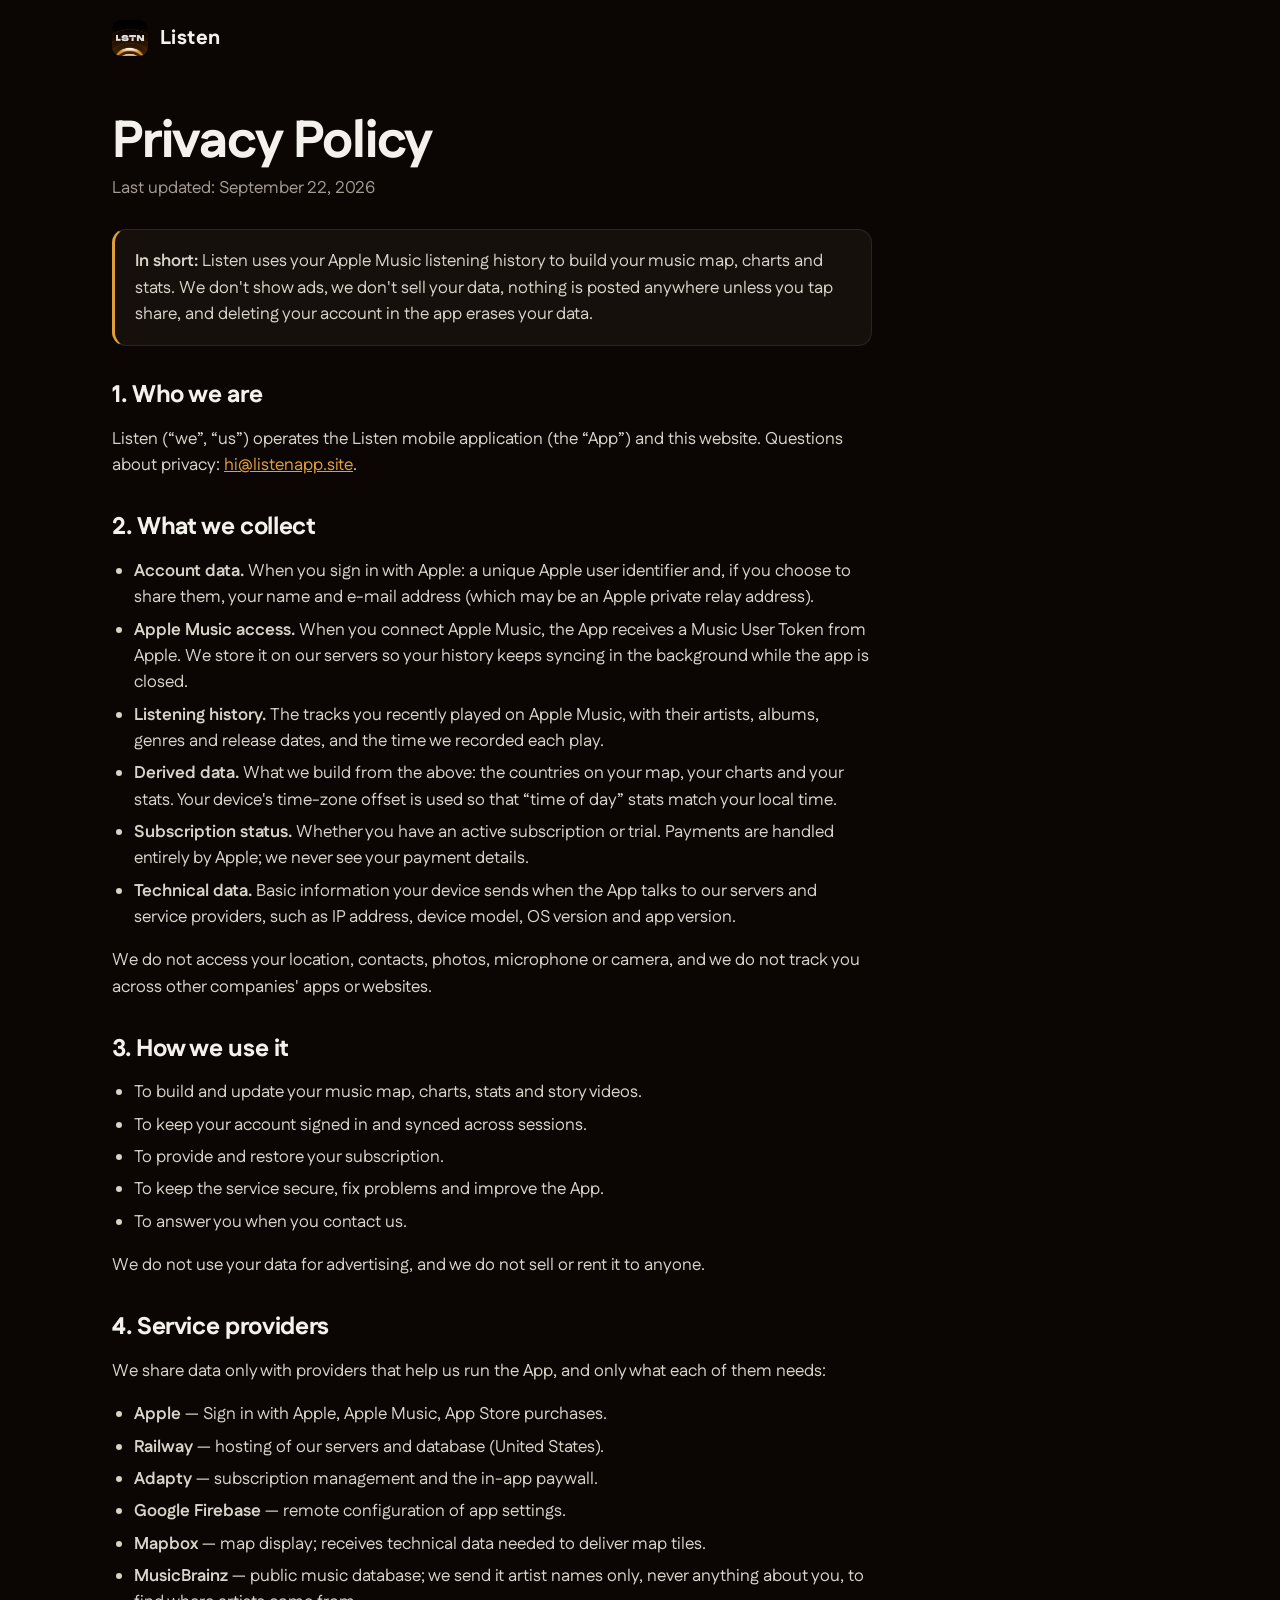
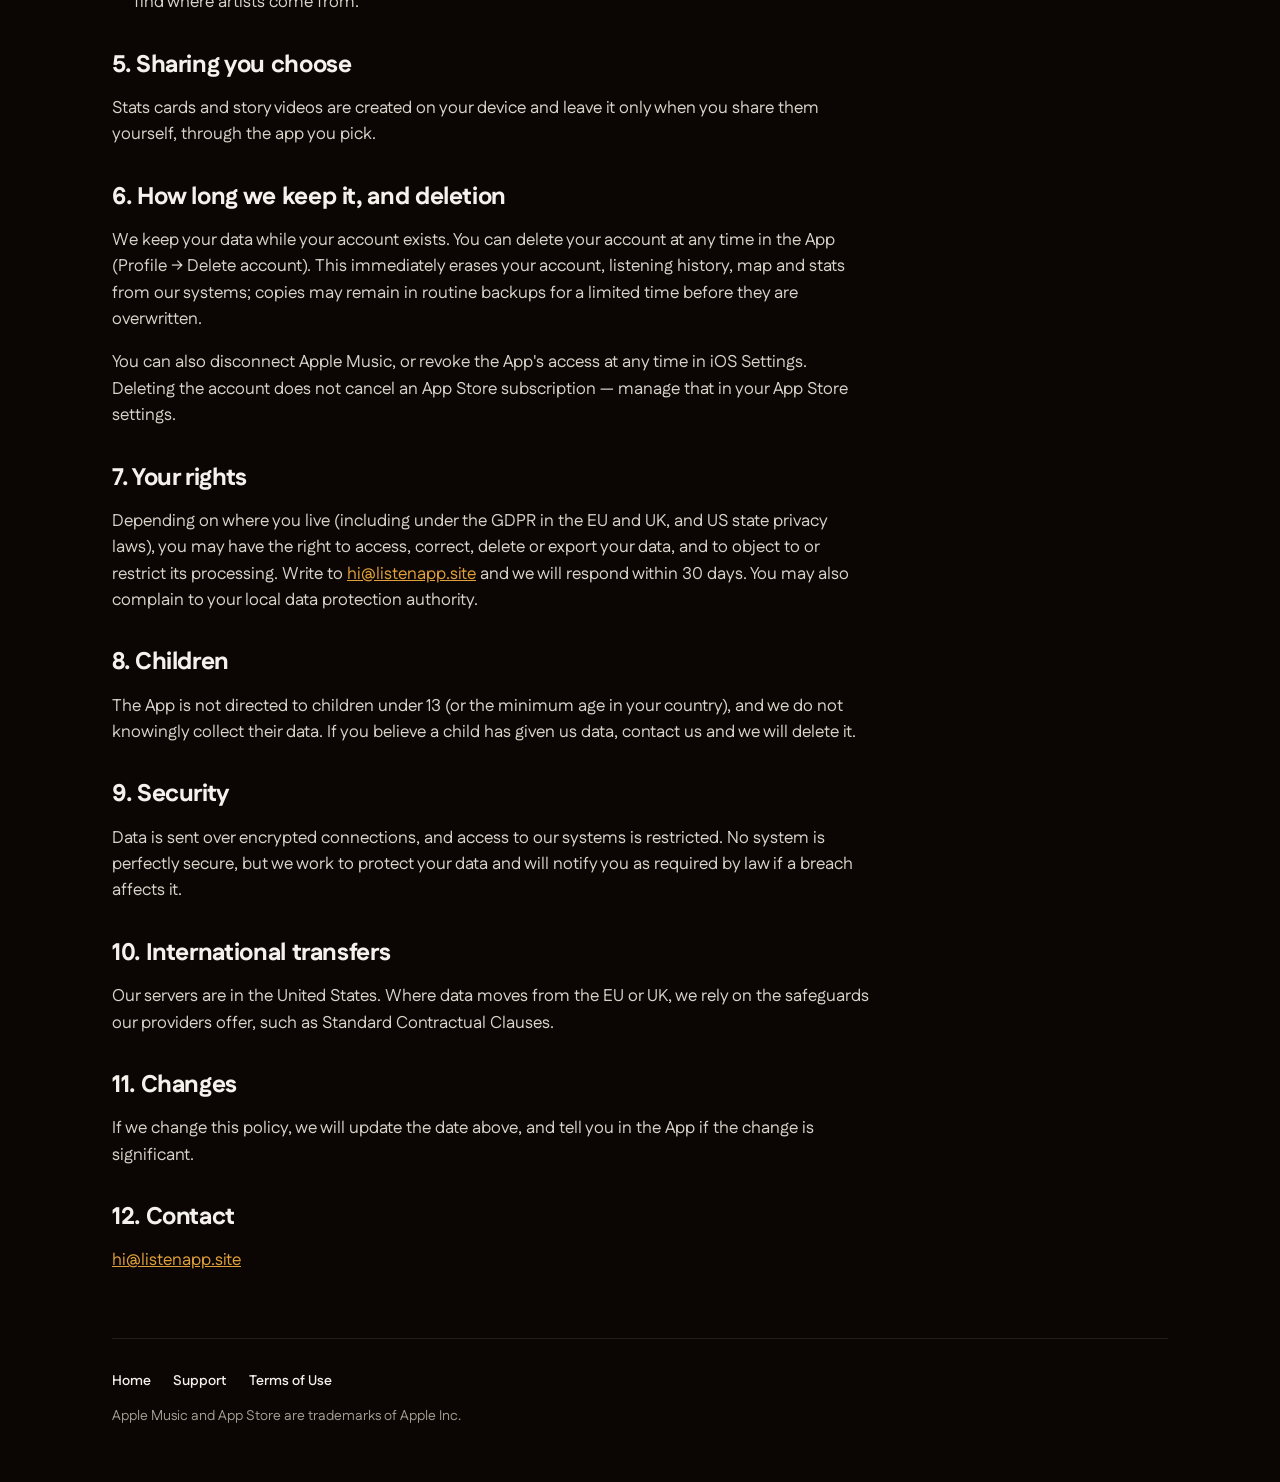
==== privacy/index.html @ d74eb23f "Listen website: landing, privacy, terms, support Replaces the Tilda site, whose expired subscription" ====
<!DOCTYPE html>
<html lang="en">
<head>
<meta charset="UTF-8">
<meta name="viewport" content="width=device-width, initial-scale=1">
<title>Privacy Policy — Listen</title>
<meta name="description" content="How Listen collects, uses and deletes your data.">
<link rel="canonical" href="https://listenapp.site/privacy/">
<link rel="icon" type="image/png" href="/assets/icon.png">
<link rel="preconnect" href="https://fonts.googleapis.com">
<link rel="preconnect" href="https://fonts.gstatic.com" crossorigin>
<link href="https://fonts.googleapis.com/css2?family=Fustat:wght@400;500;600;700;800&display=swap" rel="stylesheet">
<link rel="stylesheet" href="/style.css">
</head>
<body>
<div class="wrap">
  <header class="bar">
    <a class="brand" href="/"><img src="/assets/icon.png" alt="" width="36" height="36">Listen</a>
  </header>

  <main class="doc">
    <h1>Privacy Policy</h1>
    <p class="updated">Last updated: September 22, 2026</p>

    <p class="summary"><strong>In short:</strong> Listen uses your Apple Music listening history to build your music map, charts and stats. We don't show ads, we don't sell your data, nothing is posted anywhere unless you tap share, and deleting your account in the app erases your data.</p>

    <h2>1. Who we are</h2>
    <p>Listen (“we”, “us”) operates the Listen mobile application (the “App”) and this website. Questions about privacy: <a href="mailto:hi@listenapp.site">hi@listenapp.site</a>.</p>

    <h2>2. What we collect</h2>
    <ul>
      <li><strong>Account data.</strong> When you sign in with Apple: a unique Apple user identifier and, if you choose to share them, your name and e-mail address (which may be an Apple private relay address).</li>
      <li><strong>Apple Music access.</strong> When you connect Apple Music, the App receives a Music User Token from Apple. We store it on our servers so your history keeps syncing in the background while the app is closed.</li>
      <li><strong>Listening history.</strong> The tracks you recently played on Apple Music, with their artists, albums, genres and release dates, and the time we recorded each play.</li>
      <li><strong>Derived data.</strong> What we build from the above: the countries on your map, your charts and your stats. Your device's time-zone offset is used so that “time of day” stats match your local time.</li>
      <li><strong>Subscription status.</strong> Whether you have an active subscription or trial. Payments are handled entirely by Apple; we never see your payment details.</li>
      <li><strong>Technical data.</strong> Basic information your device sends when the App talks to our servers and service providers, such as IP address, device model, OS version and app version.</li>
    </ul>
    <p>We do not access your location, contacts, photos, microphone or camera, and we do not track you across other companies' apps or websites.</p>

    <h2>3. How we use it</h2>
    <ul>
      <li>To build and update your music map, charts, stats and story videos.</li>
      <li>To keep your account signed in and synced across sessions.</li>
      <li>To provide and restore your subscription.</li>
      <li>To keep the service secure, fix problems and improve the App.</li>
      <li>To answer you when you contact us.</li>
    </ul>
    <p>We do not use your data for advertising, and we do not sell or rent it to anyone.</p>

    <h2>4. Service providers</h2>
    <p>We share data only with providers that help us run the App, and only what each of them needs:</p>
    <ul>
      <li><strong>Apple</strong> — Sign in with Apple, Apple Music, App Store purchases.</li>
      <li><strong>Railway</strong> — hosting of our servers and database (United States).</li>
      <li><strong>Adapty</strong> — subscription management and the in-app paywall.</li>
      <li><strong>Google Firebase</strong> — remote configuration of app settings.</li>
      <li><strong>Mapbox</strong> — map display; receives technical data needed to deliver map tiles.</li>
      <li><strong>MusicBrainz</strong> — public music database; we send it artist names only, never anything about you, to find where artists come from.</li>
    </ul>

    <h2>5. Sharing you choose</h2>
    <p>Stats cards and story videos are created on your device and leave it only when you share them yourself, through the app you pick.</p>

    <h2>6. How long we keep it, and deletion</h2>
    <p>We keep your data while your account exists. You can delete your account at any time in the App (Profile → Delete account). This immediately erases your account, listening history, map and stats from our systems; copies may remain in routine backups for a limited time before they are overwritten.</p>
    <p>You can also disconnect Apple Music, or revoke the App's access at any time in iOS Settings. Deleting the account does not cancel an App Store subscription — manage that in your App Store settings.</p>

    <h2>7. Your rights</h2>
    <p>Depending on where you live (including under the GDPR in the EU and UK, and US state privacy laws), you may have the right to access, correct, delete or export your data, and to object to or restrict its processing. Write to <a href="mailto:hi@listenapp.site">hi@listenapp.site</a> and we will respond within 30 days. You may also complain to your local data protection authority.</p>

    <h2>8. Children</h2>
    <p>The App is not directed to children under 13 (or the minimum age in your country), and we do not knowingly collect their data. If you believe a child has given us data, contact us and we will delete it.</p>

    <h2>9. Security</h2>
    <p>Data is sent over encrypted connections, and access to our systems is restricted. No system is perfectly secure, but we work to protect your data and will notify you as required by law if a breach affects it.</p>

    <h2>10. International transfers</h2>
    <p>Our servers are in the United States. Where data moves from the EU or UK, we rely on the safeguards our providers offer, such as Standard Contractual Clauses.</p>

    <h2>11. Changes</h2>
    <p>If we change this policy, we will update the date above, and tell you in the App if the change is significant.</p>

    <h2>12. Contact</h2>
    <p><a href="mailto:hi@listenapp.site">hi@listenapp.site</a></p>
  </main>

  <footer>
    <div class="links">
      <a href="/">Home</a>
      <a href="/support/">Support</a>
      <a href="/terms/">Terms of Use</a>
    </div>
    <p>Apple Music and App Store are trademarks of Apple Inc.</p>
  </footer>
</div>
</body>
</html>
---- style.css ----
:root {
  --bg: #0b0603;
  --bg-raised: #15100b;
  --line: rgba(255, 255, 255, 0.09);
  --text: #f4f1ec;
  --muted: #a39b91;
  --gold: #df9f3b;
  --gold-soft: rgba(223, 159, 59, 0.14);
  --green: #84ff57;
  --radius: 22px;
  --wrap: 1120px;
}

* { box-sizing: border-box; }

html { -webkit-text-size-adjust: 100%; }

body {
  margin: 0;
  background: var(--bg);
  color: var(--text);
  font-family: 'Fustat', -apple-system, BlinkMacSystemFont, 'Segoe UI', sans-serif;
  font-size: 17px;
  line-height: 1.55;
  overflow-x: hidden;
}

a { color: var(--gold); }

img { max-width: 100%; height: auto; display: block; }

.wrap {
  max-width: var(--wrap);
  margin: 0 auto;
  padding: 0 16px;
}

@media (min-width: 720px) {
  .wrap { padding: 0 32px; }
}

/* ── Top bar ─────────────────────────────────────────────────────────── */
.bar {
  display: flex;
  align-items: center;
  justify-content: space-between;
  padding: 20px 0;
}

.brand {
  display: flex;
  align-items: center;
  gap: 12px;
  color: var(--text);
  text-decoration: none;
  font-weight: 800;
  font-size: 20px;
  letter-spacing: 0.02em;
}

.brand img { width: 36px; height: 36px; border-radius: 9px; }

.bar nav a {
  color: var(--muted);
  text-decoration: none;
  font-weight: 600;
  font-size: 15px;
  margin-left: 20px;
}

.bar nav a:hover { color: var(--text); }

/* ── Hero ────────────────────────────────────────────────────────────── */
.hero {
  position: relative;
  padding: 48px 0 24px;
  text-align: center;
}

.hero::before {
  content: '';
  position: absolute;
  inset: -120px -40% auto;
  height: 700px;
  background: radial-gradient(ellipse at 50% 40%, rgba(223, 159, 59, 0.28), transparent 62%);
  pointer-events: none;
  z-index: -1;
}

.eyebrow {
  display: inline-block;
  padding: 7px 14px;
  border: 1px solid rgba(223, 159, 59, 0.45);
  border-radius: 99px;
  color: var(--gold);
  font-size: 13px;
  font-weight: 700;
  letter-spacing: 0.08em;
  text-transform: uppercase;
}

h1 {
  margin: 22px auto 16px;
  max-width: 820px;
  font-size: clamp(40px, 7.4vw, 76px);
  line-height: 1.02;
  font-weight: 800;
  letter-spacing: -0.02em;
}

h1 em { font-style: normal; color: var(--gold); }

.lead {
  margin: 0 auto;
  max-width: 600px;
  color: var(--muted);
  font-size: clamp(17px, 2.2vw, 20px);
}

.cta {
  display: flex;
  flex-direction: column;
  align-items: center;
  gap: 12px;
  margin-top: 30px;
}

.cta img { height: 54px; width: auto; }

.cta small { color: var(--muted); font-size: 14px; }

/* ── Screens ─────────────────────────────────────────────────────────── */
.screens {
  display: flex;
  gap: 16px;
  margin: 52px 0 0;
  padding: 0 0 12px;
  overflow-x: auto;
  scroll-snap-type: x mandatory;
  scrollbar-width: none;
}

.screens::-webkit-scrollbar { display: none; }

.screens img {
  flex: 0 0 auto;
  width: 64vw;
  max-width: 240px;
  border-radius: 18px;
  scroll-snap-align: center;
  box-shadow: 0 24px 50px rgba(0, 0, 0, 0.55);
}

@media (min-width: 1000px) {
  .screens { justify-content: center; overflow: visible; }
  .screens img { width: calc((100% - 64px) / 5); max-width: none; }
}

/* ── Sections ────────────────────────────────────────────────────────── */
section { padding: 72px 0 0; }

h2 {
  margin: 0 0 10px;
  font-size: clamp(30px, 4.4vw, 44px);
  line-height: 1.1;
  font-weight: 800;
  letter-spacing: -0.015em;
}

.section-lead { margin: 0 0 32px; color: var(--muted); max-width: 620px; }

.grid {
  display: grid;
  gap: 16px;
  grid-template-columns: 1fr;
}

@media (min-width: 720px) {
  .grid { grid-template-columns: repeat(2, 1fr); }
}

.card {
  background: var(--bg-raised);
  border: 1px solid var(--line);
  border-radius: var(--radius);
  padding: 26px;
}

.card .icon {
  display: grid;
  place-items: center;
  width: 44px;
  height: 44px;
  margin-bottom: 16px;
  border-radius: 12px;
  background: var(--gold-soft);
  font-size: 22px;
}

.card h3 { margin: 0 0 8px; font-size: 21px; font-weight: 800; }

.card p { margin: 0; color: var(--muted); }

/* ── Steps ───────────────────────────────────────────────────────────── */
.steps {
  list-style: none;
  counter-reset: step;
  margin: 0;
  padding: 0;
  display: grid;
  gap: 16px;
}

@media (min-width: 720px) {
  .steps { grid-template-columns: repeat(3, 1fr); }
}

.steps li {
  counter-increment: step;
  background: var(--bg-raised);
  border: 1px solid var(--line);
  border-radius: var(--radius);
  padding: 26px;
  color: var(--muted);
}

.steps li::before {
  content: counter(step);
  display: block;
  margin-bottom: 12px;
  color: var(--gold);
  font-size: 34px;
  font-weight: 800;
  line-height: 1;
}

.steps strong { color: var(--text); }

/* ── FAQ ─────────────────────────────────────────────────────────────── */
.faq details {
  border-bottom: 1px solid var(--line);
  padding: 18px 0;
}

.faq summary {
  cursor: pointer;
  list-style: none;
  font-weight: 700;
  font-size: 19px;
  display: flex;
  justify-content: space-between;
  gap: 16px;
}

.faq summary::-webkit-details-marker { display: none; }

.faq summary::after { content: '+'; color: var(--gold); font-weight: 800; }

.faq details[open] summary::after { content: '–'; }

.faq details p { margin: 12px 0 0; color: var(--muted); }

/* ── Closing CTA ─────────────────────────────────────────────────────── */
.closing {
  margin-top: 80px;
  padding: 56px 24px;
  text-align: center;
  border-radius: 28px;
  background:
    radial-gradient(ellipse at 50% 120%, rgba(223, 159, 59, 0.35), transparent 60%),
    var(--bg-raised);
  border: 1px solid var(--line);
}

.closing h2 { margin-bottom: 8px; }

.closing p { margin: 0 auto; color: var(--muted); max-width: 520px; }

/* ── Footer ──────────────────────────────────────────────────────────── */
footer {
  margin-top: 64px;
  padding: 32px 0 48px;
  border-top: 1px solid var(--line);
  color: var(--muted);
  font-size: 14px;
}

footer .links { display: flex; flex-wrap: wrap; gap: 8px 22px; margin-bottom: 14px; }

footer .links a { color: var(--text); text-decoration: none; font-weight: 600; }

footer p { margin: 6px 0; }

/* ── Legal pages ─────────────────────────────────────────────────────── */
.doc { max-width: 760px; padding-top: 24px; }

.doc h1 { font-size: clamp(34px, 6vw, 52px); margin: 16px 0 6px; text-align: left; }

.doc .updated { color: var(--muted); margin: 0 0 28px; }

.doc h2 { font-size: 24px; margin: 36px 0 10px; }

.doc p, .doc li { color: #d8d2c9; }

.doc ul { padding-left: 22px; }

.doc li { margin: 6px 0; }

.doc .summary {
  background: var(--bg-raised);
  border: 1px solid var(--line);
  border-left: 3px solid var(--gold);
  border-radius: 14px;
  padding: 18px 20px;
}
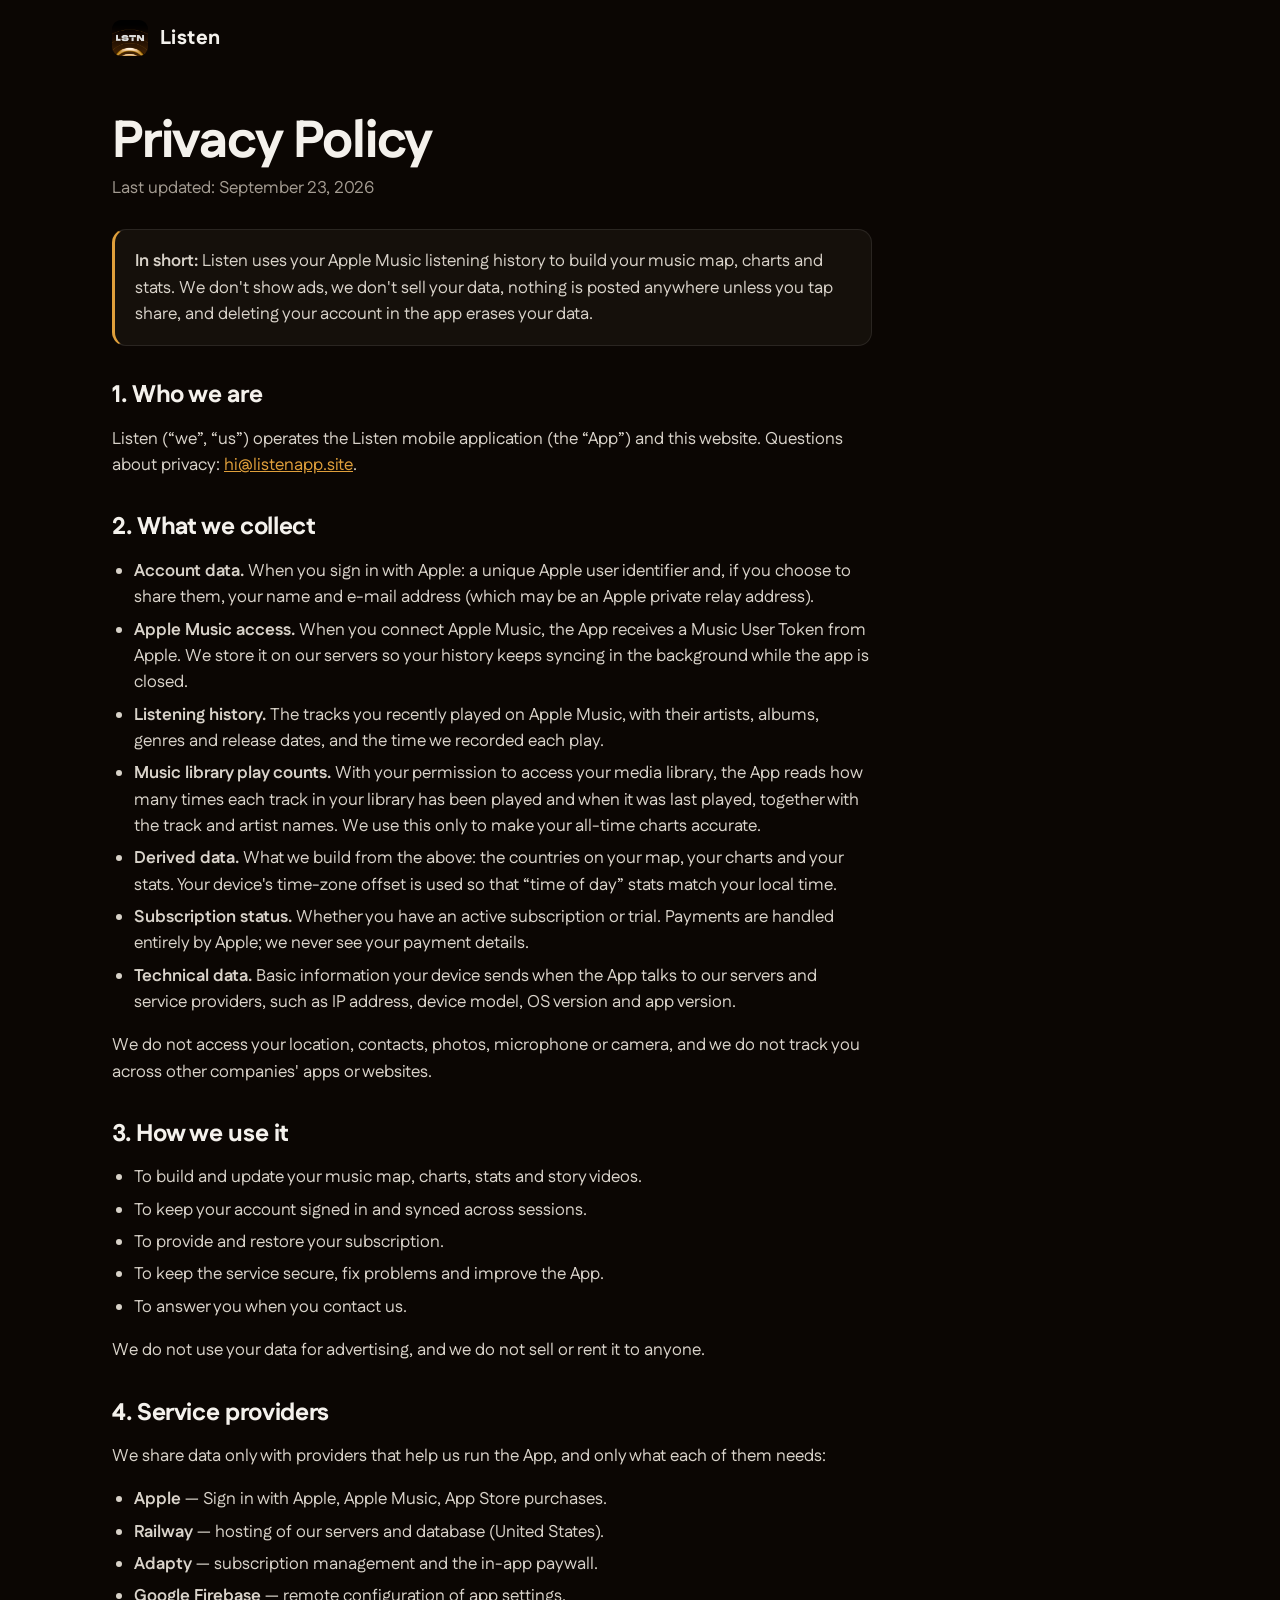
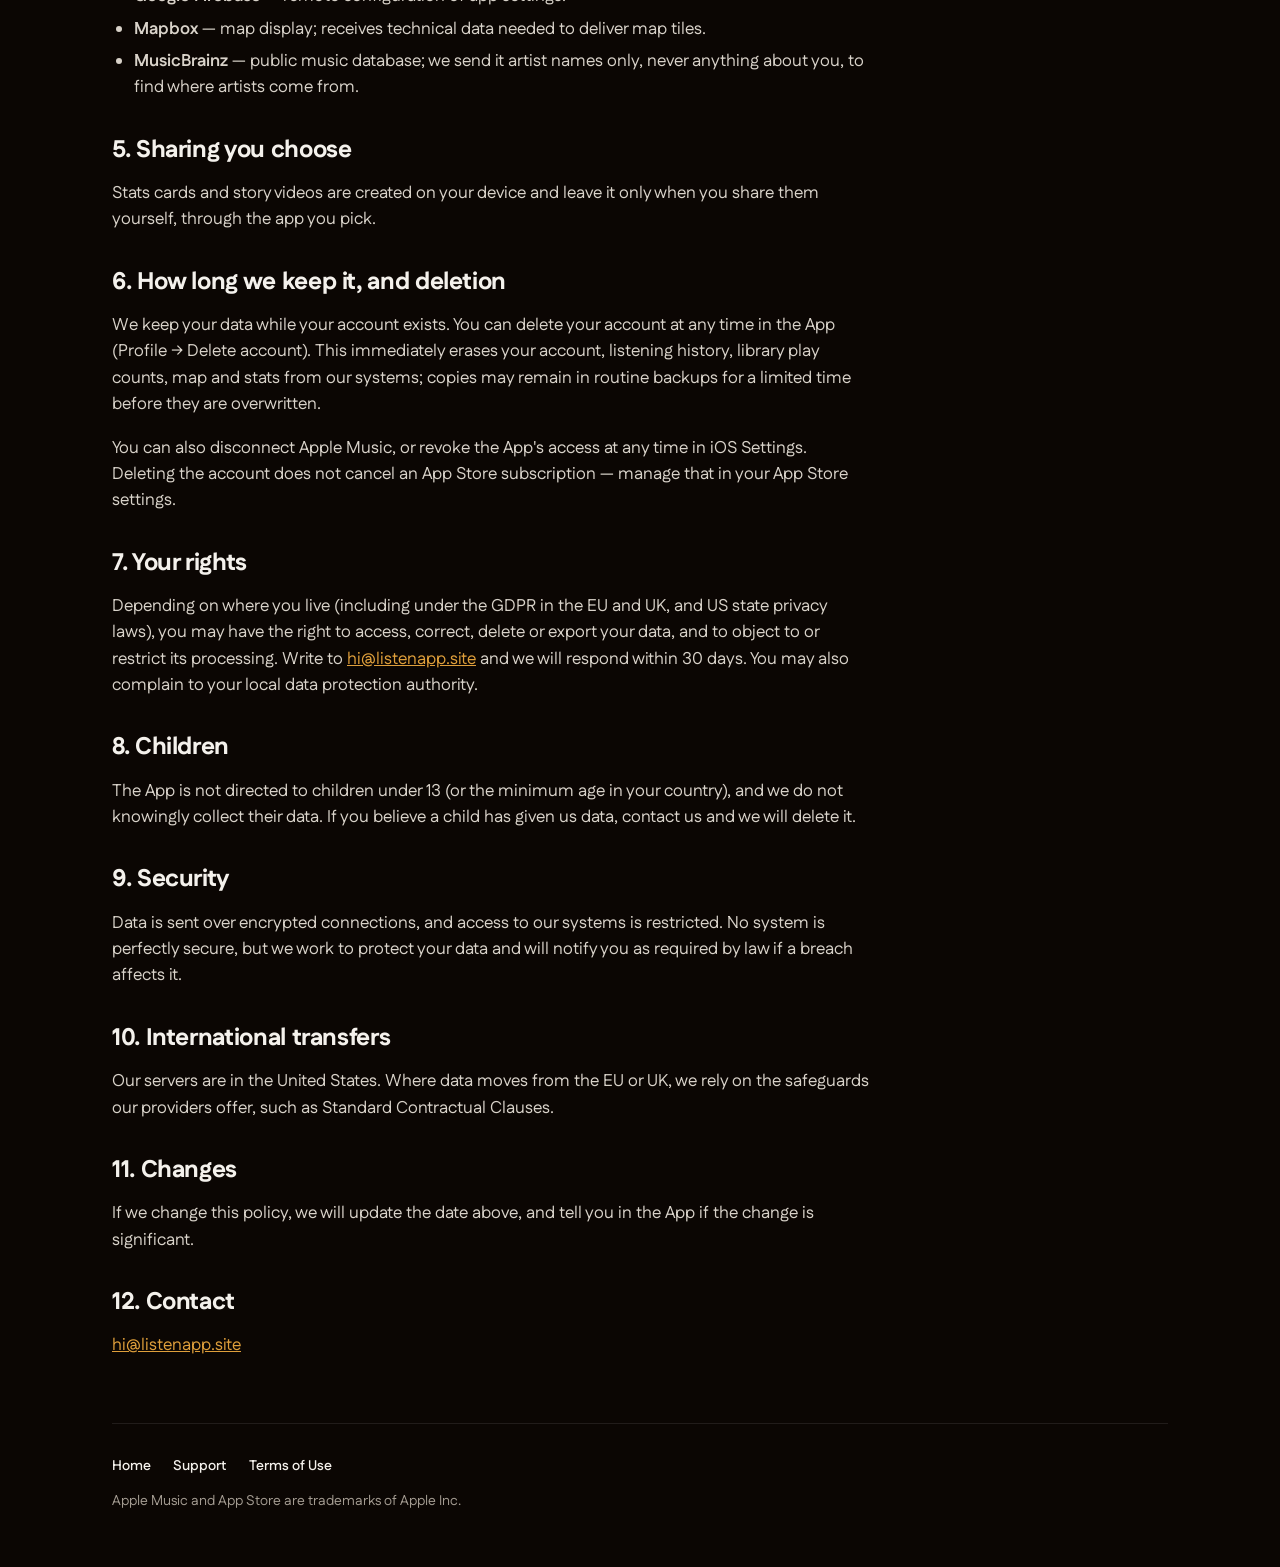
==== commit 2e3bd5fd: "Privacy and terms: library play counts ship in 1.1 Version 1.1 reads the play counts of the device's" ====
--- a/privacy/index.html
+++ b/privacy/index.html
@@ -20,7 +20,7 @@
 
   <main class="doc">
     <h1>Privacy Policy</h1>
-    <p class="updated">Last updated: September 22, 2026</p>
+    <p class="updated">Last updated: September 23, 2026</p>
 
     <p class="summary"><strong>In short:</strong> Listen uses your Apple Music listening history to build your music map, charts and stats. We don't show ads, we don't sell your data, nothing is posted anywhere unless you tap share, and deleting your account in the app erases your data.</p>
 
@@ -32,6 +32,7 @@
       <li><strong>Account data.</strong> When you sign in with Apple: a unique Apple user identifier and, if you choose to share them, your name and e-mail address (which may be an Apple private relay address).</li>
       <li><strong>Apple Music access.</strong> When you connect Apple Music, the App receives a Music User Token from Apple. We store it on our servers so your history keeps syncing in the background while the app is closed.</li>
       <li><strong>Listening history.</strong> The tracks you recently played on Apple Music, with their artists, albums, genres and release dates, and the time we recorded each play.</li>
+      <li><strong>Music library play counts.</strong> With your permission to access your media library, the App reads how many times each track in your library has been played and when it was last played, together with the track and artist names. We use this only to make your all-time charts accurate.</li>
       <li><strong>Derived data.</strong> What we build from the above: the countries on your map, your charts and your stats. Your device's time-zone offset is used so that “time of day” stats match your local time.</li>
       <li><strong>Subscription status.</strong> Whether you have an active subscription or trial. Payments are handled entirely by Apple; we never see your payment details.</li>
       <li><strong>Technical data.</strong> Basic information your device sends when the App talks to our servers and service providers, such as IP address, device model, OS version and app version.</li>
@@ -63,7 +64,7 @@
     <p>Stats cards and story videos are created on your device and leave it only when you share them yourself, through the app you pick.</p>
 
     <h2>6. How long we keep it, and deletion</h2>
-    <p>We keep your data while your account exists. You can delete your account at any time in the App (Profile → Delete account). This immediately erases your account, listening history, map and stats from our systems; copies may remain in routine backups for a limited time before they are overwritten.</p>
+    <p>We keep your data while your account exists. You can delete your account at any time in the App (Profile → Delete account). This immediately erases your account, listening history, library play counts, map and stats from our systems; copies may remain in routine backups for a limited time before they are overwritten.</p>
     <p>You can also disconnect Apple Music, or revoke the App's access at any time in iOS Settings. Deleting the account does not cancel an App Store subscription — manage that in your App Store settings.</p>
 
     <h2>7. Your rights</h2>
